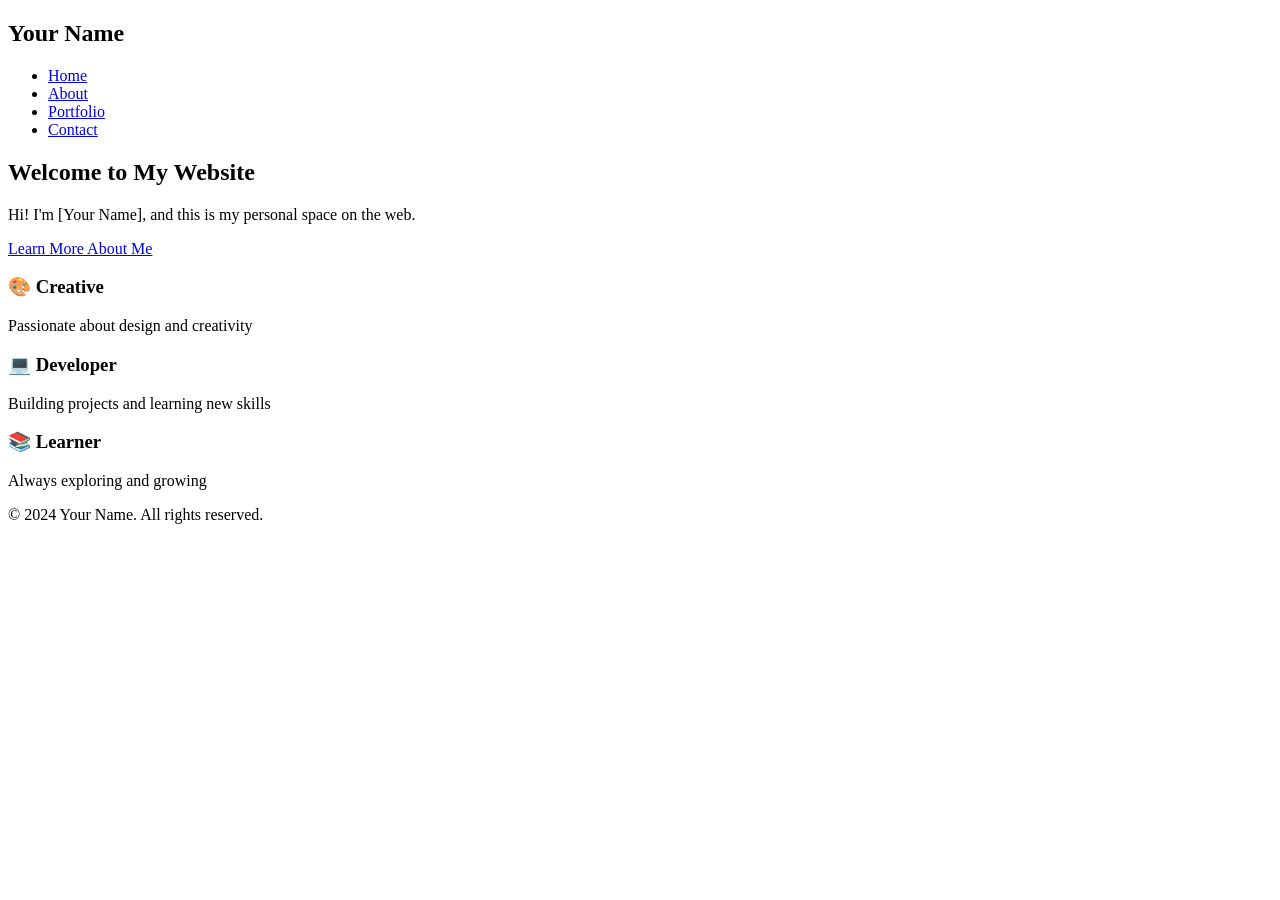
==== index.html @ d62cd949 "Rename index (4).html to index.html" ====
<!DOCTYPE html>
<html lang="en">
<head>
    <meta charset="UTF-8">
    <meta name="viewport" content="width=device-width, initial-scale=1.0">
    <title>Your Name - Home</title>
    <link rel="stylesheet" href="styles.css">
</head>
<body>
    <!-- Navigation Bar -->
    <nav class="navbar">
        <div class="nav-container">
            <h1 class="logo">Your Name</h1>
            <ul class="nav-menu">
                <li><a href="index.html" class="active">Home</a></li>
                <li><a href="about.html">About</a></li>
                <li><a href="portfolio.html">Portfolio</a></li>
                <li><a href="contact.html">Contact</a></li>
            </ul>
        </div>
    </nav>

    <!-- Main Content -->
    <main>
        <!-- Hero Section -->
        <section class="hero">
            <div class="hero-content">
                <h2>Welcome to My Website</h2>
                <p>Hi! I'm [Your Name], and this is my personal space on the web.</p>
                <a href="about.html" class="btn">Learn More About Me</a>
            </div>
        </section>

        <!-- Quick Info Section -->
        <section class="features">
            <div class="container">
                <div class="feature-box">
                    <h3>🎨 Creative</h3>
                    <p>Passionate about design and creativity</p>
                </div>
                <div class="feature-box">
                    <h3>💻 Developer</h3>
                    <p>Building projects and learning new skills</p>
                </div>
                <div class="feature-box">
                    <h3>📚 Learner</h3>
                    <p>Always exploring and growing</p>
                </div>
            </div>
        </section>
    </main>

    <!-- Footer -->
    <footer>
        <p>&copy; 2024 Your Name. All rights reserved.</p>
    </footer>
</body>
</html>
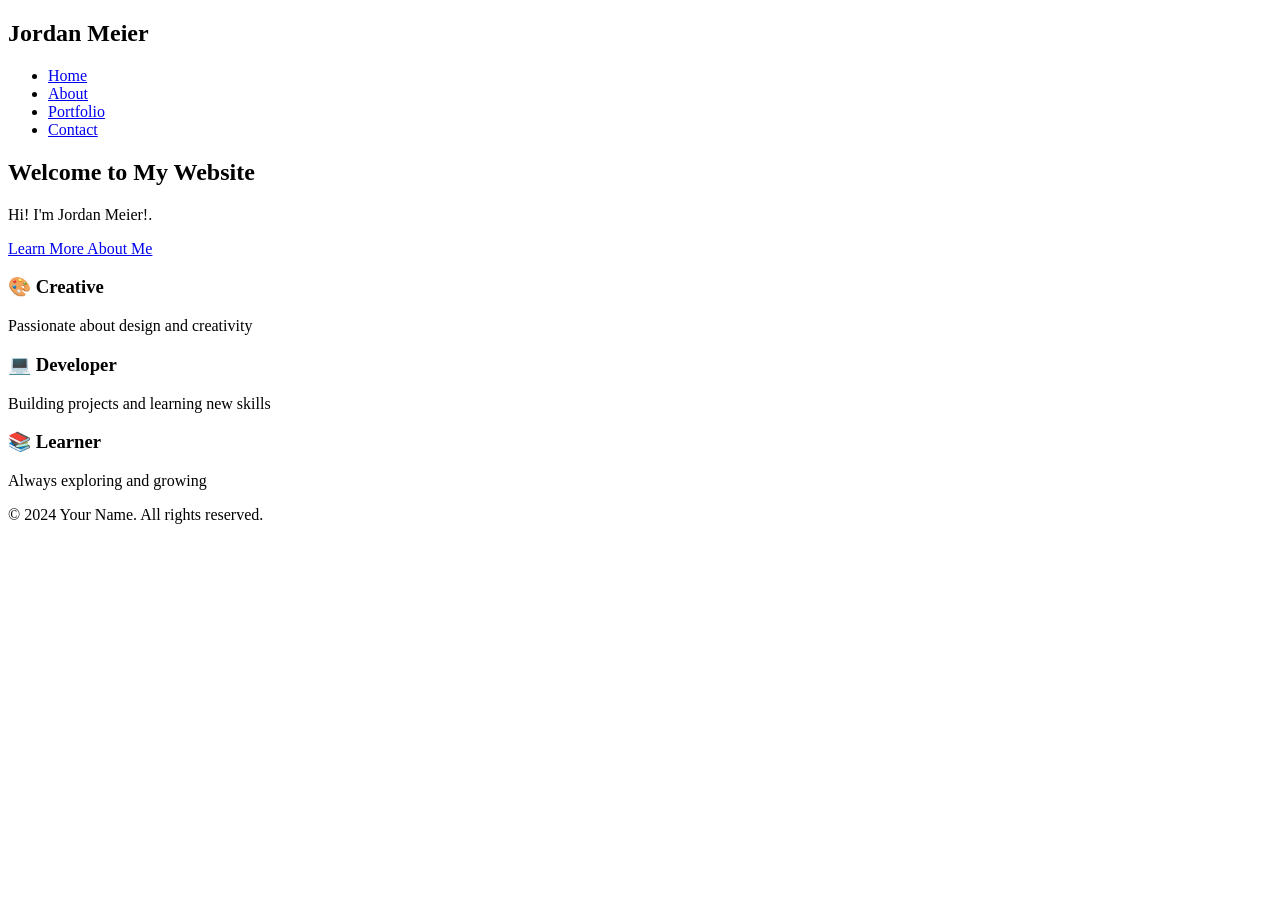
==== commit 4976c291: "Update homepage with personal name" ====
--- a/index.html
+++ b/index.html
@@ -10,7 +10,7 @@
     <!-- Navigation Bar -->
     <nav class="navbar">
         <div class="nav-container">
-            <h1 class="logo">Your Name</h1>
+            <h1 class="logo">Jordan Meier</h1>
             <ul class="nav-menu">
                 <li><a href="index.html" class="active">Home</a></li>
                 <li><a href="about.html">About</a></li>
@@ -26,7 +26,7 @@
         <section class="hero">
             <div class="hero-content">
                 <h2>Welcome to My Website</h2>
-                <p>Hi! I'm [Your Name], and this is my personal space on the web.</p>
+                <p>Hi! I'm Jordan Meier!.</p>
                 <a href="about.html" class="btn">Learn More About Me</a>
             </div>
         </section>
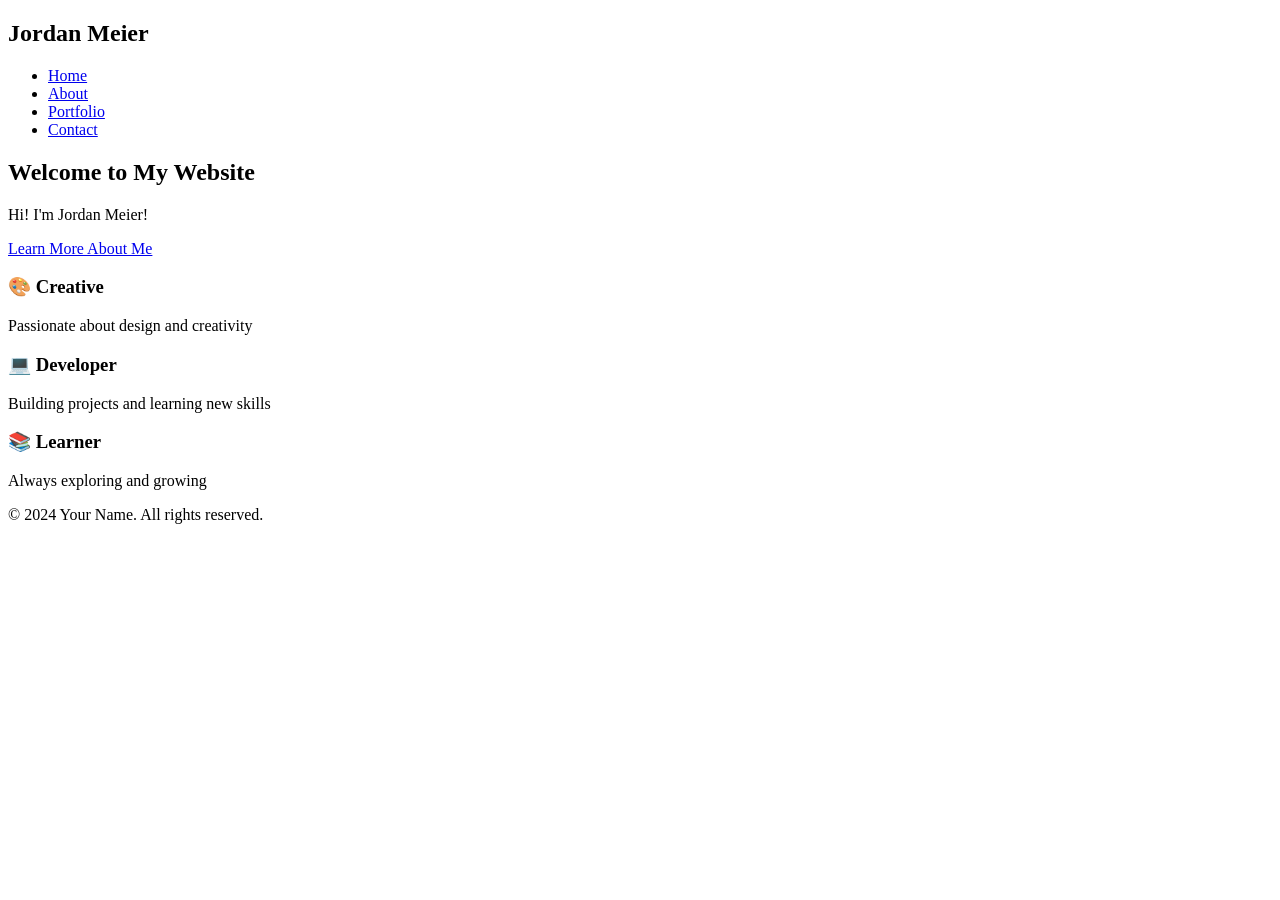
==== commit af1cf7e9: "Update index.html" ====
--- a/index.html
+++ b/index.html
@@ -26,7 +26,7 @@
         <section class="hero">
             <div class="hero-content">
                 <h2>Welcome to My Website</h2>
-                <p>Hi! I'm Jordan Meier!.</p>
+                <p>Hi! I'm Jordan Meier!</p>
                 <a href="about.html" class="btn">Learn More About Me</a>
             </div>
         </section>
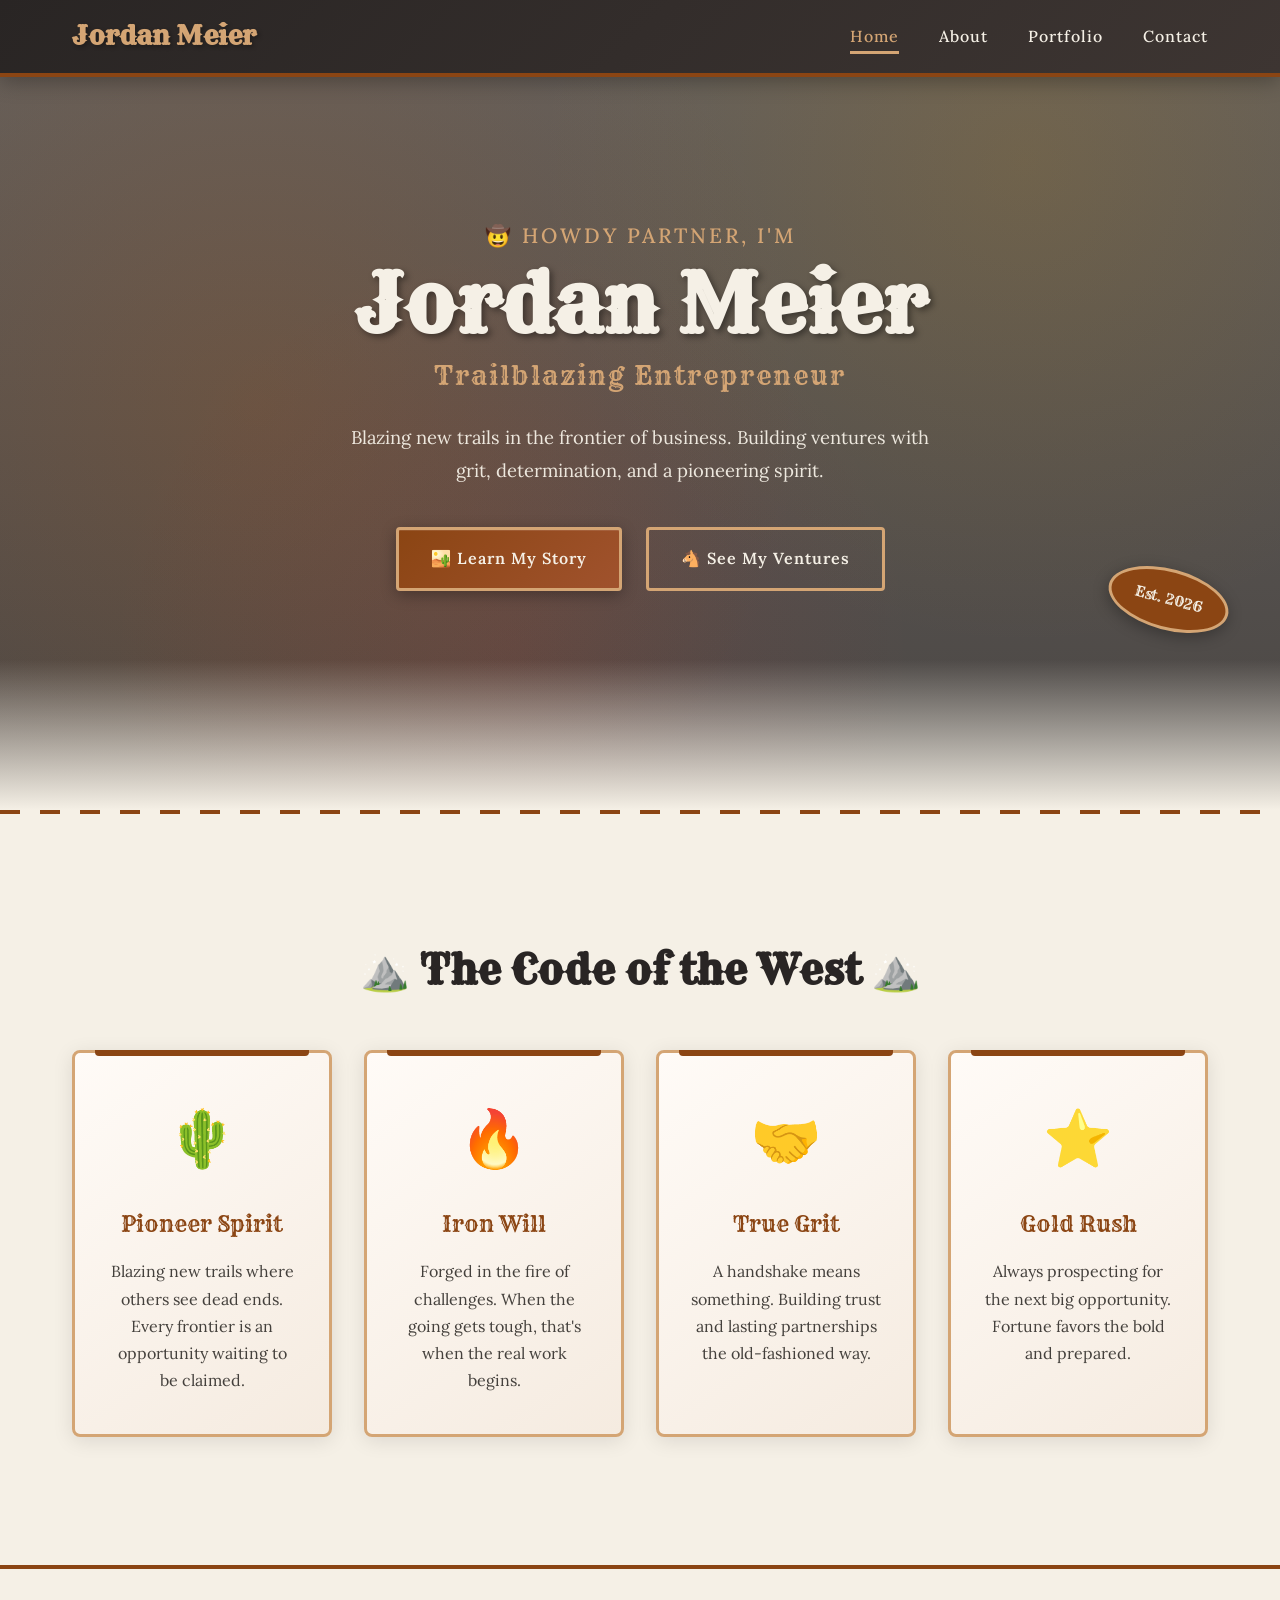
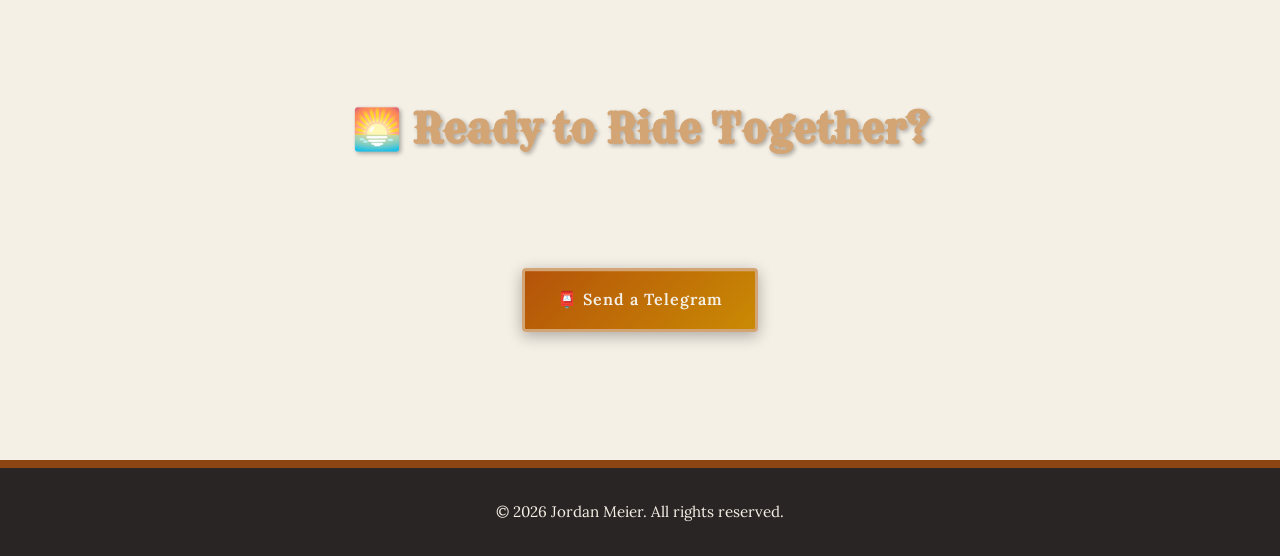
==== commit 0bdfea3e: "Redesign homepage with western cowboy theme - Add warm earth tone color palette (leather, sand, rust" ====
--- a/index.html
+++ b/index.html
@@ -3,7 +3,10 @@
 <head>
     <meta charset="UTF-8">
     <meta name="viewport" content="width=device-width, initial-scale=1.0">
-    <title>Your Name - Home</title>
+    <title>Jordan Meier - Entrepreneur & Innovator</title>
+    <link rel="preconnect" href="https://fonts.googleapis.com">
+    <link rel="preconnect" href="https://fonts.gstatic.com" crossorigin>
+    <link href="https://fonts.googleapis.com/css2?family=Lora:wght@400;500;600;700&family=Rye&display=swap" rel="stylesheet">
     <link rel="stylesheet" href="styles.css">
 </head>
 <body>
@@ -24,35 +27,63 @@
     <main>
         <!-- Hero Section -->
         <section class="hero">
+            <div class="hero-background"></div>
+            <div class="hero-overlay"></div>
             <div class="hero-content">
-                <h2>Welcome to My Website</h2>
-                <p>Hi! I'm Jordan Meier!</p>
-                <a href="about.html" class="btn">Learn More About Me</a>
+                <span class="hero-greeting">🤠 Howdy Partner, I'm</span>
+                <h2>Jordan Meier</h2>
+                <p class="hero-tagline">Trailblazing Entrepreneur</p>
+                <p class="hero-description">Blazing new trails in the frontier of business. Building ventures with grit, determination, and a pioneering spirit.</p>
+                <div class="hero-buttons">
+                    <a href="about.html" class="btn btn-primary">🏜️ Learn My Story</a>
+                    <a href="portfolio.html" class="btn btn-outline">🐴 See My Ventures</a>
+                </div>
+            </div>
+            <div class="hero-badge">Est. 2026</div>
+        </section>
+
+        <!-- What I Do Section -->
+        <section class="features">
+            <div class="container">
+                <h2 class="section-title">⛰️ The Code of the West ⛰️</h2>
+                <div class="features-grid">
+                    <div class="feature-box">
+                        <div class="feature-icon">🌵</div>
+                        <h3>Pioneer Spirit</h3>
+                        <p>Blazing new trails where others see dead ends. Every frontier is an opportunity waiting to be claimed.</p>
+                    </div>
+                    <div class="feature-box">
+                        <div class="feature-icon">🔥</div>
+                        <h3>Iron Will</h3>
+                        <p>Forged in the fire of challenges. When the going gets tough, that's when the real work begins.</p>
+                    </div>
+                    <div class="feature-box">
+                        <div class="feature-icon">🤝</div>
+                        <h3>True Grit</h3>
+                        <p>A handshake means something. Building trust and lasting partnerships the old-fashioned way.</p>
+                    </div>
+                    <div class="feature-box">
+                        <div class="feature-icon">⭐</div>
+                        <h3>Gold Rush</h3>
+                        <p>Always prospecting for the next big opportunity. Fortune favors the bold and prepared.</p>
+                    </div>
+                </div>
             </div>
         </section>
 
-        <!-- Quick Info Section -->
-        <section class="features">
+        <!-- CTA Section -->
+        <section class="cta-section">
             <div class="container">
-                <div class="feature-box">
-                    <h3>🎨 Creative</h3>
-                    <p>Passionate about design and creativity</p>
-                </div>
-                <div class="feature-box">
-                    <h3>💻 Developer</h3>
-                    <p>Building projects and learning new skills</p>
-                </div>
-                <div class="feature-box">
-                    <h3>📚 Learner</h3>
-                    <p>Always exploring and growing</p>
-                </div>
+                <h2>🌅 Ready to Ride Together?</h2>
+                <p>Every great adventure starts with a conversation. Whether you've got a wild idea or want to join forces, let's talk around the campfire.</p>
+                <a href="contact.html" class="btn btn-primary">📮 Send a Telegram</a>
             </div>
         </section>
     </main>
 
     <!-- Footer -->
     <footer>
-        <p>&copy; 2024 Your Name. All rights reserved.</p>
+        <p>&copy; 2026 Jordan Meier. All rights reserved.</p>
     </footer>
 </body>
 </html>
--- a/styles.css
+++ b/styles.css
@@ -0,0 +1,747 @@
+/* ===========================
+   BASIC RESET & VARIABLES
+   =========================== */
+
+* {
+    margin: 0;
+    padding: 0;
+    box-sizing: border-box;
+}
+
+:root {
+    --primary-color: #b45309;
+    --primary-dark: #92400e;
+    --secondary-color: #292524;
+    --text-color: #44403c;
+    --text-light: #78716c;
+    --light-bg: #faf7f5;
+    --white: #fffbf7;
+    --border-color: #d6d3d1;
+    --hover-color: #92400e;
+    --gradient-start: #b45309;
+    --gradient-end: #dc2626;
+    --accent: #ca8a04;
+    --leather: #8b4513;
+    --sand: #d4a574;
+    --rust: #a0522d;
+    --cream: #f5f0e6;
+}
+
+body {
+    font-family: 'Lora', Georgia, serif;
+    line-height: 1.6;
+    color: var(--text-color);
+    overflow-x: hidden;
+    background-color: var(--cream);
+}
+
+h1, h2, h3, h4, h5, h6 {
+    font-family: 'Rye', 'Playfair Display', Georgia, serif;
+}
+
+/* ===========================
+   NAVIGATION BAR
+   =========================== */
+
+.navbar {
+    background: linear-gradient(135deg, var(--secondary-color) 0%, #3d3532 100%);
+    border-bottom: 4px solid var(--leather);
+    color: var(--cream);
+    padding: 1rem 0;
+    position: fixed;
+    top: 0;
+    left: 0;
+    right: 0;
+    z-index: 1000;
+    box-shadow: 0 4px 20px rgba(0,0,0,0.3);
+}
+
+.nav-container {
+    max-width: 1200px;
+    margin: 0 auto;
+    padding: 0 2rem;
+    display: flex;
+    justify-content: space-between;
+    align-items: center;
+}
+
+.logo {
+    font-size: 1.6rem;
+    font-weight: 700;
+    color: var(--sand);
+    text-shadow: 2px 2px 4px rgba(0,0,0,0.3);
+    font-family: 'Rye', serif;
+}
+
+.nav-menu {
+    display: flex;
+    list-style: none;
+    gap: 2.5rem;
+}
+
+.nav-menu a {
+    color: var(--cream);
+    text-decoration: none;
+    transition: all 0.3s ease;
+    font-weight: 500;
+    font-size: 1rem;
+    font-family: 'Lora', serif;
+    position: relative;
+    padding: 0.5rem 0;
+    letter-spacing: 1px;
+}
+
+.nav-menu a::after {
+    content: '';
+    position: absolute;
+    bottom: 0;
+    left: 0;
+    width: 0;
+    height: 3px;
+    background: var(--sand);
+    transition: width 0.3s ease;
+}
+
+.nav-menu a:hover::after,
+.nav-menu a.active::after {
+    width: 100%;
+}
+
+.nav-menu a:hover,
+.nav-menu a.active {
+    color: var(--sand);
+}
+
+/* ===========================
+   MAIN CONTENT
+   =========================== */
+
+main {
+    min-height: calc(100vh - 200px);
+}
+
+.container {
+    max-width: 1200px;
+    margin: 0 auto;
+    padding: 2rem;
+}
+
+/* Offset for fixed navbar on non-hero pages */
+.content-section:first-child {
+    padding-top: 6rem;
+}
+
+/* ===========================
+   HERO SECTION (HOME PAGE)
+   =========================== */
+
+.hero {
+    position: relative;
+    min-height: 90vh;
+    display: flex;
+    align-items: center;
+    justify-content: center;
+    color: var(--cream);
+    padding: 6rem 2rem;
+    text-align: center;
+    background: 
+        linear-gradient(to bottom, rgba(41, 37, 36, 0.7) 0%, rgba(41, 37, 36, 0.85) 100%),
+        url('https://images.unsplash.com/photo-1500534314209-a25ddb2bd429?w=1920&q=80');
+    background-size: cover;
+    background-position: center;
+    background-attachment: fixed;
+    overflow: hidden;
+}
+
+.hero-background {
+    position: absolute;
+    top: 0;
+    left: 0;
+    right: 0;
+    bottom: 0;
+    background-image: 
+        radial-gradient(circle at 20% 50%, rgba(180, 83, 9, 0.2) 0%, transparent 50%),
+        radial-gradient(circle at 80% 20%, rgba(202, 138, 4, 0.15) 0%, transparent 40%),
+        radial-gradient(circle at 40% 80%, rgba(220, 38, 38, 0.1) 0%, transparent 40%);
+    animation: flicker 8s ease-in-out infinite;
+}
+
+.hero-overlay {
+    position: absolute;
+    bottom: 0;
+    left: 0;
+    right: 0;
+    height: 150px;
+    background: linear-gradient(to top, var(--cream) 0%, transparent 100%);
+}
+
+.hero-badge {
+    position: absolute;
+    bottom: 180px;
+    right: 50px;
+    background: var(--leather);
+    color: var(--cream);
+    padding: 1rem 1.5rem;
+    border-radius: 50%;
+    font-family: 'Rye', serif;
+    font-size: 0.9rem;
+    border: 3px solid var(--sand);
+    box-shadow: 0 4px 15px rgba(0,0,0,0.3);
+    transform: rotate(15deg);
+}
+
+@keyframes flicker {
+    0%, 100% { opacity: 1; }
+    50% { opacity: 0.8; }
+}
+
+.hero-content {
+    position: relative;
+    z-index: 1;
+    max-width: 800px;
+    animation: fadeInUp 1s ease-out;
+}
+
+@keyframes fadeInUp {
+    from {
+        opacity: 0;
+        transform: translateY(30px);
+    }
+    to {
+        opacity: 1;
+        transform: translateY(0);
+    }
+}
+
+.hero-greeting {
+    display: block;
+    font-size: 1.3rem;
+    font-weight: 500;
+    letter-spacing: 3px;
+    text-transform: uppercase;
+    margin-bottom: 0.5rem;
+    color: var(--sand);
+    font-family: 'Lora', serif;
+}
+
+.hero-content h2 {
+    font-size: 5rem;
+    font-weight: 700;
+    margin-bottom: 0.5rem;
+    line-height: 1.1;
+    text-shadow: 3px 3px 6px rgba(0,0,0,0.4);
+    color: var(--cream);
+}
+
+.hero-tagline {
+    font-size: 1.6rem;
+    font-weight: 500;
+    margin-bottom: 1.5rem;
+    color: var(--sand);
+    font-family: 'Rye', serif;
+    letter-spacing: 2px;
+}
+
+.hero-description {
+    font-size: 1.15rem;
+    margin-bottom: 2.5rem;
+    max-width: 600px;
+    margin-left: auto;
+    margin-right: auto;
+    opacity: 0.95;
+    line-height: 1.8;
+    color: var(--cream);
+}
+
+.hero-buttons {
+    display: flex;
+    gap: 1.5rem;
+    justify-content: center;
+    flex-wrap: wrap;
+}
+
+/* ===========================
+   BUTTONS
+   =========================== */
+
+.btn {
+    display: inline-block;
+    padding: 1rem 2rem;
+    text-decoration: none;
+    border-radius: 4px;
+    font-weight: 600;
+    font-size: 1rem;
+    transition: all 0.3s ease;
+    cursor: pointer;
+    font-family: 'Lora', serif;
+    letter-spacing: 1px;
+}
+
+.btn-primary {
+    background: linear-gradient(135deg, var(--leather) 0%, var(--rust) 100%);
+    color: var(--cream);
+    border: 3px solid var(--sand);
+    box-shadow: 0 4px 15px rgba(0,0,0,0.3), inset 0 1px 0 rgba(255,255,255,0.1);
+}
+
+.btn-primary:hover {
+    transform: translateY(-3px);
+    box-shadow: 0 8px 25px rgba(0,0,0,0.4), inset 0 1px 0 rgba(255,255,255,0.1);
+    background: linear-gradient(135deg, var(--rust) 0%, var(--leather) 100%);
+}
+
+.btn-outline {
+    background-color: transparent;
+    color: var(--cream);
+    border: 3px solid var(--sand);
+}
+
+.btn-outline:hover {
+    background-color: var(--sand);
+    color: var(--secondary-color);
+    transform: translateY(-3px);
+}
+
+.btn-small {
+    display: inline-block;
+    background: linear-gradient(135deg, var(--leather) 0%, var(--rust) 100%);
+    color: var(--cream);
+    padding: 0.6rem 1.5rem;
+    text-decoration: none;
+    border-radius: 4px;
+    transition: all 0.3s ease;
+    font-size: 0.9rem;
+    font-weight: 600;
+    font-family: 'Lora', serif;
+    border: 2px solid var(--sand);
+}
+
+.btn-small:hover {
+    background: linear-gradient(135deg, var(--rust) 0%, var(--leather) 100%);
+    transform: translateY(-2px);
+    box-shadow: 0 4px 12px rgba(139, 69, 19, 0.4);
+}
+
+/* ===========================
+   FEATURES SECTION
+   =========================== */
+
+.features {
+    background: var(--cream);
+    padding: 6rem 2rem;
+    position: relative;
+}
+
+.features::before {
+    content: '';
+    position: absolute;
+    top: 0;
+    left: 0;
+    right: 0;
+    height: 4px;
+    background: repeating-linear-gradient(
+        90deg,
+        var(--leather) 0px,
+        var(--leather) 20px,
+        transparent 20px,
+        transparent 40px
+    );
+}
+
+.section-title {
+    text-align: center;
+    font-size: 2.5rem;
+    color: var(--secondary-color);
+    margin-bottom: 3rem;
+    font-family: 'Rye', serif;
+}
+
+.features-grid {
+    display: grid;
+    grid-template-columns: repeat(auto-fit, minmax(260px, 1fr));
+    gap: 2rem;
+    max-width: 1200px;
+    margin: 0 auto;
+}
+
+.feature-box {
+    background: linear-gradient(145deg, var(--white) 0%, #f5ebe0 100%);
+    padding: 2.5rem 2rem;
+    border-radius: 8px;
+    text-align: center;
+    box-shadow: 0 4px 20px rgba(0,0,0,0.1);
+    transition: all 0.4s ease;
+    border: 3px solid var(--sand);
+    position: relative;
+}
+
+.feature-box::before {
+    content: '';
+    position: absolute;
+    top: -3px;
+    left: 20px;
+    right: 20px;
+    height: 6px;
+    background: var(--leather);
+    border-radius: 0 0 4px 4px;
+}
+
+.feature-box:hover {
+    transform: translateY(-8px);
+    box-shadow: 0 12px 40px rgba(139, 69, 19, 0.2);
+    border-color: var(--leather);
+}
+
+.feature-icon {
+    font-size: 3.5rem;
+    margin-bottom: 1.5rem;
+    display: block;
+}
+
+.feature-box h3 {
+    font-size: 1.4rem;
+    margin-bottom: 1rem;
+    color: var(--leather);
+    font-family: 'Rye', serif;
+    font-weight: 400;
+}
+
+.feature-box p {
+    color: var(--text-color);
+    line-height: 1.7;
+    font-family: 'Lora', serif;
+}
+
+/* ===========================
+   CONTENT SECTIONS
+   =========================== */
+
+.content-section {
+    padding: 4rem 2rem;
+}
+
+.content-section h2 {
+    font-size: 2.5rem;
+    color: var(--secondary-color);
+    margin-bottom: 1rem;
+}
+
+.subtitle {
+    font-size: 1.2rem;
+    color: #666;
+    margin-bottom: 3rem;
+}
+
+/* ===========================
+   ABOUT PAGE
+   =========================== */
+
+.about-content {
+    max-width: 800px;
+}
+
+.about-text h3 {
+    color: var(--secondary-color);
+    margin-top: 2rem;
+    margin-bottom: 1rem;
+}
+
+.about-text p {
+    margin-bottom: 1rem;
+    font-size: 1.1rem;
+    line-height: 1.8;
+}
+
+.skills-list {
+    list-style: none;
+    padding: 0;
+}
+
+.skills-list li {
+    background-color: var(--light-bg);
+    padding: 1rem;
+    margin-bottom: 0.5rem;
+    border-left: 4px solid var(--primary-color);
+    border-radius: 5px;
+}
+
+/* ===========================
+   PORTFOLIO PAGE
+   =========================== */
+
+.portfolio-grid {
+    display: grid;
+    grid-template-columns: repeat(auto-fit, minmax(280px, 1fr));
+    gap: 2rem;
+    margin-top: 2rem;
+}
+
+.portfolio-item {
+    background-color: var(--white);
+    border-radius: 10px;
+    overflow: hidden;
+    box-shadow: 0 2px 10px rgba(0,0,0,0.1);
+    transition: transform 0.3s, box-shadow 0.3s;
+}
+
+.portfolio-item:hover {
+    transform: translateY(-5px);
+    box-shadow: 0 5px 20px rgba(0,0,0,0.15);
+}
+
+.portfolio-image {
+    width: 100%;
+    height: 200px;
+    background-color: var(--light-bg);
+    display: flex;
+    align-items: center;
+    justify-content: center;
+}
+
+.placeholder-image {
+    font-size: 1.2rem;
+    color: #999;
+    font-weight: bold;
+}
+
+.portfolio-item h3 {
+    padding: 1rem 1rem 0.5rem 1rem;
+    color: var(--secondary-color);
+}
+
+.portfolio-item p {
+    padding: 0 1rem 1rem 1rem;
+    color: #666;
+}
+
+.portfolio-item .btn-small {
+    margin: 0 1rem 1rem 1rem;
+}
+
+/* ===========================
+   CONTACT PAGE
+   =========================== */
+
+.contact-container {
+    display: grid;
+    grid-template-columns: repeat(auto-fit, minmax(300px, 1fr));
+    gap: 3rem;
+    margin-top: 2rem;
+}
+
+.contact-info {
+    background-color: var(--light-bg);
+    padding: 2rem;
+    border-radius: 10px;
+}
+
+.contact-info h3 {
+    color: var(--secondary-color);
+    margin-bottom: 1.5rem;
+}
+
+.info-item {
+    margin-bottom: 1.5rem;
+}
+
+.info-item strong {
+    display: block;
+    color: var(--secondary-color);
+    margin-bottom: 0.3rem;
+}
+
+.info-item a {
+    color: var(--primary-color);
+    text-decoration: none;
+}
+
+.info-item a:hover {
+    text-decoration: underline;
+}
+
+/* Form Styling */
+.contact-form {
+    background-color: var(--white);
+    padding: 2rem;
+    border-radius: 10px;
+    box-shadow: 0 2px 10px rgba(0,0,0,0.1);
+}
+
+.contact-form h3 {
+    color: var(--secondary-color);
+    margin-bottom: 1rem;
+}
+
+.form-note {
+    font-size: 0.9rem;
+    color: #666;
+    margin-bottom: 1.5rem;
+}
+
+.form-group {
+    margin-bottom: 1.5rem;
+}
+
+.form-group label {
+    display: block;
+    margin-bottom: 0.5rem;
+    color: var(--secondary-color);
+    font-weight: 500;
+}
+
+.form-group input,
+.form-group textarea {
+    width: 100%;
+    padding: 0.8rem;
+    border: 1px solid var(--border-color);
+    border-radius: 5px;
+    font-size: 1rem;
+    font-family: inherit;
+}
+
+.form-group input:focus,
+.form-group textarea:focus {
+    outline: none;
+    border-color: var(--primary-color);
+}
+
+/* ===========================
+   CTA SECTION
+   =========================== */
+
+.cta-section {
+    background: 
+        linear-gradient(135deg, rgba(41, 37, 36, 0.92) 0%, rgba(61, 53, 50, 0.95) 100%),
+        url('https://images.unsplash.com/photo-1506905925346-21bda4d32df4?w=1920&q=80');
+    background-size: cover;
+    background-position: center;
+    background-attachment: fixed;
+    color: var(--cream);
+    padding: 6rem 2rem;
+    text-align: center;
+    border-top: 4px solid var(--leather);
+    border-bottom: 4px solid var(--leather);
+}
+
+.cta-section h2 {
+    font-size: 2.5rem;
+    margin-bottom: 1rem;
+    font-family: 'Rye', serif;
+    color: var(--sand);
+    text-shadow: 2px 2px 4px rgba(0,0,0,0.3);
+}
+
+.cta-section p {
+    font-size: 1.15rem;
+    opacity: 0.95;
+    margin-bottom: 2rem;
+    max-width: 600px;
+    margin-left: auto;
+    margin-right: auto;
+    font-family: 'Lora', serif;
+}
+
+.cta-section .btn-primary {
+    background: linear-gradient(135deg, var(--primary-color), var(--accent));
+    border-color: var(--sand);
+    color: var(--cream);
+}
+
+.cta-section .btn-primary:hover {
+    box-shadow: 0 8px 30px rgba(180, 83, 9, 0.5);
+}
+
+/* ===========================
+   FOOTER
+   =========================== */
+
+footer {
+    background: var(--secondary-color);
+    color: var(--cream);
+    text-align: center;
+    padding: 2rem;
+    margin-top: 0;
+    font-family: 'Lora', serif;
+    font-size: 0.95rem;
+    border-top: 4px solid var(--leather);
+}
+
+/* ===========================
+   RESPONSIVE DESIGN
+   =========================== */
+
+@media (max-width: 768px) {
+    .navbar {
+        padding: 0.8rem 0;
+    }
+    
+    .nav-container {
+        flex-direction: column;
+        gap: 0.8rem;
+    }
+    
+    .nav-menu {
+        gap: 1.2rem;
+    }
+    
+    .hero {
+        min-height: 100vh;
+        padding-top: 8rem;
+        background-attachment: scroll;
+    }
+    
+    .hero-content h2 {
+        font-size: 2.8rem;
+    }
+    
+    .hero-tagline {
+        font-size: 1.2rem;
+    }
+    
+    .hero-description {
+        font-size: 1rem;
+    }
+    
+    .hero-buttons {
+        flex-direction: column;
+        align-items: center;
+    }
+    
+    .hero-badge {
+        bottom: auto;
+        top: 120px;
+        right: 20px;
+        font-size: 0.75rem;
+        padding: 0.8rem 1rem;
+    }
+    
+    .btn {
+        width: 100%;
+        max-width: 280px;
+        text-align: center;
+    }
+    
+    .section-title {
+        font-size: 1.8rem;
+    }
+    
+    .content-section h2 {
+        font-size: 2rem;
+    }
+    
+    .cta-section h2 {
+        font-size: 1.6rem;
+    }
+    
+    .cta-section {
+        background-attachment: scroll;
+    }
+    
+    .features {
+        padding: 4rem 1.5rem;
+    }
+    
+    .cta-section {
+        padding: 4rem 1.5rem;
+    }
+}
